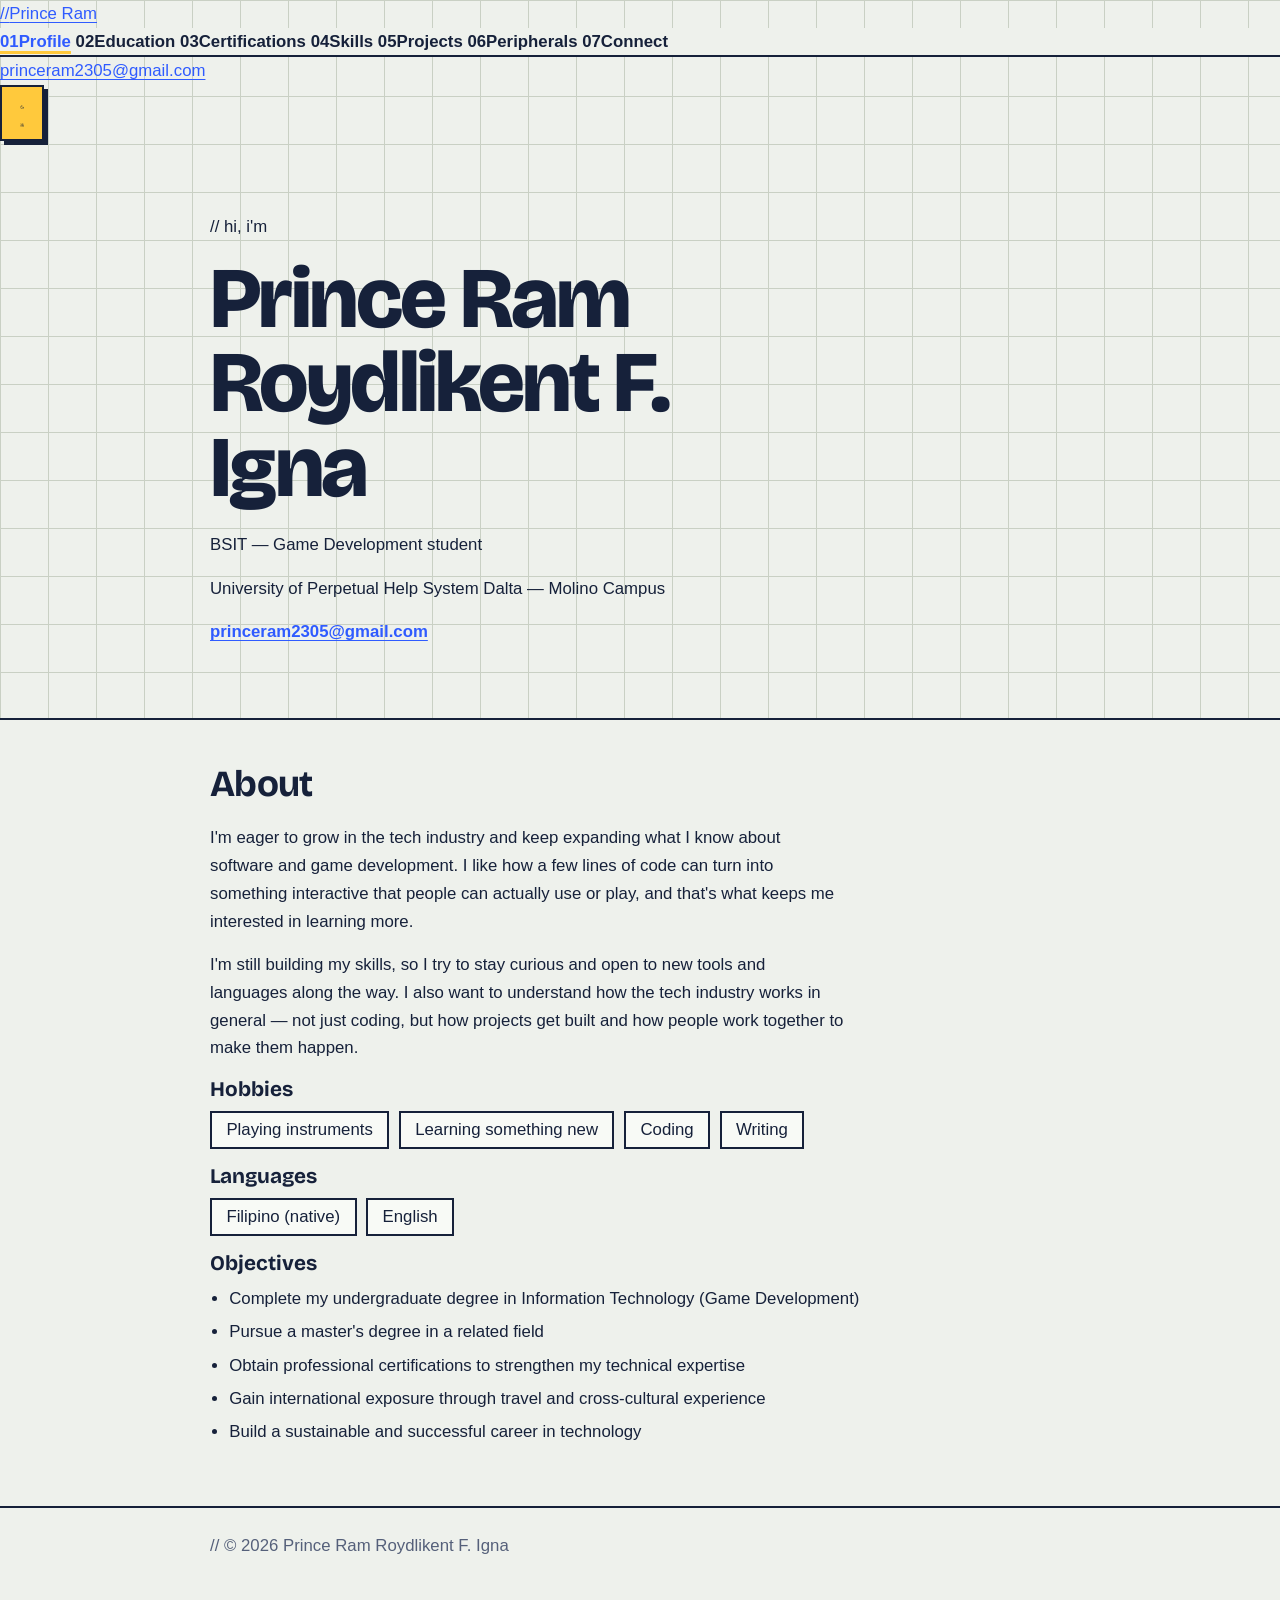
==== index.html @ 71ab1edf "updated index.html" ====
<!DOCTYPE html>
<html lang="en">
    <head>
        <meta charset="UTF-8">
        <meta name="viewport" content="width=device-width, initial-scale=1">
        <title>Prince Ram Igna — Portfolio</title>
        <meta name="author" content="Prince Ram Roydlikent F. Igna">
        <meta name="description" content="BSIT — Game Development student. Software and game dev, networking, and full-stack projects.">

       
        <script>
            (function (){
                try {
                    var stored = localStorage.getItem("porfolio-theme");
                    if (stored === "light" || stored === "dark") {
                        document.documentElement.setAttribute("data-theme", stored);
                    }
                } catch (e) {}
            })();
        </script>

        <link rel="preconnect" href="https://fonts.googleapis.com">
        <link rel="preconnect" href="https://fonts.gstatic.com" crossorigin>
        <link href="https://fonts.googleapis.com/css2?family=Bricolage+Grotesque:opsz,wght@12..96,500;12..96,600;12..96,700;12..96,800&family=Inter:wght@400;500;600;700&family=JetBrains+Mono:wght@400;500&display=swap" rel="stylesheet">
        <link rel="stylesheet" href="css/style.css">
    </head>

    <body>
        <!-- Page Navigation -->
        <aside class="sidebar">
            <div class="sidebar-top">
                <a href="index.html" class="sidebar-brand"><span class="at">//</span>Prince Ram</a>
                <nav class="sidebar-nav" aria-label="Primary">
                    <a href="index.html"><span class="n">01</span>Profile</a>
                    <a href="education.html"><span class="n">02</span>Education</a>
                    <a href="certifications.html"><span class="n">03</span>Certifications</a>
                    <a href="skills.html"><span class="n">04</span>Skills</a>
                    <a href="projects.html"><span class="n">05</span>Projects</a>
                    <a href="peripherals.html"><span class="n">06</span>Peripherals</a>
                    <a href="connect.html"><span class="n">07</span>Connect</a>
                </nav>
            </div>

            <div class="sidebar-bottom">
                <a class="sidebar-email" href="mailto:princeram2305@gmail.com">princeram2305@gmail.com</a>
                <div class="sidebar-kbd">
                <button class="theme-toggle" type="button" aria-label="Switch theme">
                    <svg class="icon-moon" viewBox="0 0 24 24" fill="none" stroke="currentColor" stroke-width="2" stroke-linecap="round" stroke-linejoin="round" aria-hidden="true">
                        <path d="M21 12.79A9 9 0 1 1 11.21 3 7 7 0 0 0 21 12.79z"></path>
                    </svg>
                    
                    <svg class="icon-sun" viewBox="0 0 24 24" fill="none" stroke="currentColor" stroke-width="2" stroke-linecap="round" stroke-linejoin="round" aria-hidden="true">
                        <circle cx="12" cy="12" r="4"></circle>
                        <path d="M12 2v2M12 20v2M4.93 4.93l1.41 1.41M17.66 17.66l1.41 1.41M2 12h2M20 12h2M4.93 19.07l1.41-1.41M17.66 6.34l1.41-1.41"></path>
                    </svg>
                </button>
            </div>
        </nav>

        <!-- Hero -->
        <header>
            <div class="wrap">
                <p class="hello">// hi, i'm</p>
                <h1>Prince Ram Roydlikent F. Igna</h1>
                <p class="meta">BSIT — Game Development student</p>
                <p class="meta">University of Perpetual Help System Dalta — Molino Campus</p>
                <p class="meta mail"><a href="mailto:princeram2305@gmail.com">princeram2305@gmail.com</a></p>
            </div>
        </header>

    <!-- About -->
    <section id="about">
        <div class="wrap">
            <h2>About</h2>
            <p>I'm eager to grow in the tech industry and keep expanding what I know about software and game development. I like how a few lines of code can turn into something interactive that people can actually use or play, and that's what keeps me interested in learning more.</p>

            <p>I'm still building my skills, so I try to stay curious and open to new tools and languages along the way. I also want to understand how the tech industry works in general — not just coding, but how projects get built and how people work together to make them happen.</p>

            <h3>Hobbies</h3>
            <ul class="tags">
                <li>Playing instruments</li>
                <li>Learning something new</li>
                <li>Coding</li>
                <li>Writing</li>
            </ul>

            <h3>Languages</h3>
            <ul class="tags">
                <li>Filipino (native)</li>
                <li>English</li>
            </ul>

            <h3>Objectives</h3>
            <ul>
                <li>Complete my undergraduate degree in Information Technology (Game Development)</li>
                <li>Pursue a master's degree in a related field</li>
                <li>Obtain professional certifications to strengthen my technical expertise</li>
                <li>Gain international exposure through travel and cross-cultural experience</li>
                <li>Build a sustainable and successful career in technology</li>
            </ul>
        </div>
    </section>

        <footer>
        <div class="wrap">
            <p>// © <span id="year">2026</span> Prince Ram Roydlikent F. Igna</p>
        </div>
    </footer>
    
    <script src="js/script.js"></script>

</body>
</html>
---- css/style.css ----
:root {
    --paper: #eef1ec;
    --ink: #16213a;
    --muted: #55607a;
    --line: #c9d0c4;
    --blue: #2f5bff;
    --tile: #ffc93c;
    --card: #f8faf6;
    --display: "Bricolage Grotesque", "Trebuchet MS", sans-serif;
    --body: "Figtree", "Segoe UI", Arial, sans-serif;
}

@media (prefers-color-scheme: dark) {
    :root {
        --paper: #111827;
        --ink: #eef1f8;
        --muted: #a3adc4;
        --line: #2b3550;
        --blue: #7f9bff;
        --card: #182036;
    }
}

* { box-sizing: border-box; }
html { scroll-behavior: smooth; }

body {
    margin: 0;
    font: 400 1.05rem/1.65 var(--body);
    color: var(--ink);
    background-color: var(--paper);
    background-image:
    linear-gradient(var(--line) 1px, transparent 1px),
    linear-gradient(90deg, var(--line) 1px, transparent 1px);
    background-size: 48px 48px;
    background-attachment: fixed;
}

/* Links */
a { color: var(--blue); text-underline-offset: 3px; }
a:focus-visible { outline: 3px solid var(--tile); outline-offset: 3px; }
.wrap { max-width: 900px; margin: 0 auto; padding: 0 1.25rem; }
nav { position: sticky; top: 0; z-index: 5; background: var(--paper); border-bottom: 2px solid var(--ink); }

/* Navigation */
nav .wrap { display: flex; gap: 1.25rem; overflow-x: auto; padding-top: .7rem; padding-bottom: .7rem; }
nav a { color: var(--ink); text-decoration: none; font-weight: 600; white-space: nowrap; }
nav a:hover { color: var(--blue); }

/* Header */
header { padding: 4.5rem 0 3.5rem; }
header .role { display: inline-block; background: var(--tile); color: #16213a; font-weight: 600; padding: .25rem .8rem; border: 2px solid var(--ink); box-shadow: 4px 4px 0 var(--ink); margin: 0 0 1.5rem; }
h1 { font: 800 clamp(2.6rem, 9vw, 5.4rem)/.98 var(--display); letter-spacing: -.03em; margin: 0 0 1.25rem; max-width: 12ch; }
header .school { margin: 0 0 .25rem; color: var(--muted); }
header .mail { font-weight: 600; }

/* Sections */
section { padding: 2.75rem 0; border-top: 2px solid var(--ink); background: var(--paper); }
h2 { font: 700 clamp(1.7rem, 4vw, 2.3rem)/1.1 var(--display); letter-spacing: -.02em; margin: 0 0 1.25rem; }
h3 { font: 700 1.3rem/1.2 var(--display); margin: 0 0 .5rem; }
p { max-width: 68ch; margin: 0 0 1rem; }
ul { padding-left: 1.2rem; margin: 0 0 1rem; }
li { margin-bottom: .35rem; }

/* Tags */
.tags { display: flex; flex-wrap: wrap; gap: .6rem; list-style: none; padding: 0; }
.tags li { border: 2px solid var(--ink); background: var(--card); padding: .2rem .9rem; margin: 0; }

.entry { background: var(--card); border: 2px solid var(--ink); padding: 1.25rem; margin-bottom: 1rem; }
.entry p { margin-bottom: .25rem; }
.entry .when { color: var(--muted); }

.certs li { margin-bottom: .6rem; }
.certs span { color: var(--muted); }

.table-scroll { overflow-x: auto; border: 2px solid var(--ink); background: var(--card); }
table { border-collapse: collapse; width: 100%; min-width: 540px; }
th, td { text-align: left; padding: .7rem 1rem; border-bottom: 1px solid var(--line); vertical-align: top; }
th { width: 34%; font-weight: 600; }
tr:last-child th, tr:last-child td { border-bottom: 0; }

.project { background: var(--card); border: 2px solid var(--ink); border-left: 10px solid var(--blue); padding: 1.5rem; margin-bottom: 1.5rem; }
.project .stack { color: var(--muted); font-size: .95rem; }
.project h4 { margin: 1rem 0 .4rem; font: 700 1rem var(--body); }

footer { border-top: 2px solid var(--ink); padding: 1.5rem 0 2.5rem; background: var(--paper); }
footer p { margin: 0; color: var(--muted); }
@media (prefers-reduced-motion: reduce) { html { scroll-behavior: auto; } }

nav a[aria-current="page"] { color: var(--blue); box-shadow: 0 3px 0 var(--tile); }
header.small { padding: 3rem 0 2rem; }
header.small h1 { font-size: clamp(2rem, 6vw, 3.4rem); max-width: none; margin: 0; }
button { font: 600 1rem var(--body); color: #16213a; background: var(--tile); border: 2px solid var(--ink); box-shadow: 4px 4px 0 var(--ink); padding: .5rem 1.1rem; cursor: pointer; }
button:focus-visible { outline: 3px solid var(--blue); outline-offset: 3px; }
button:active { box-shadow: none; transform: translate(4px, 4px); }
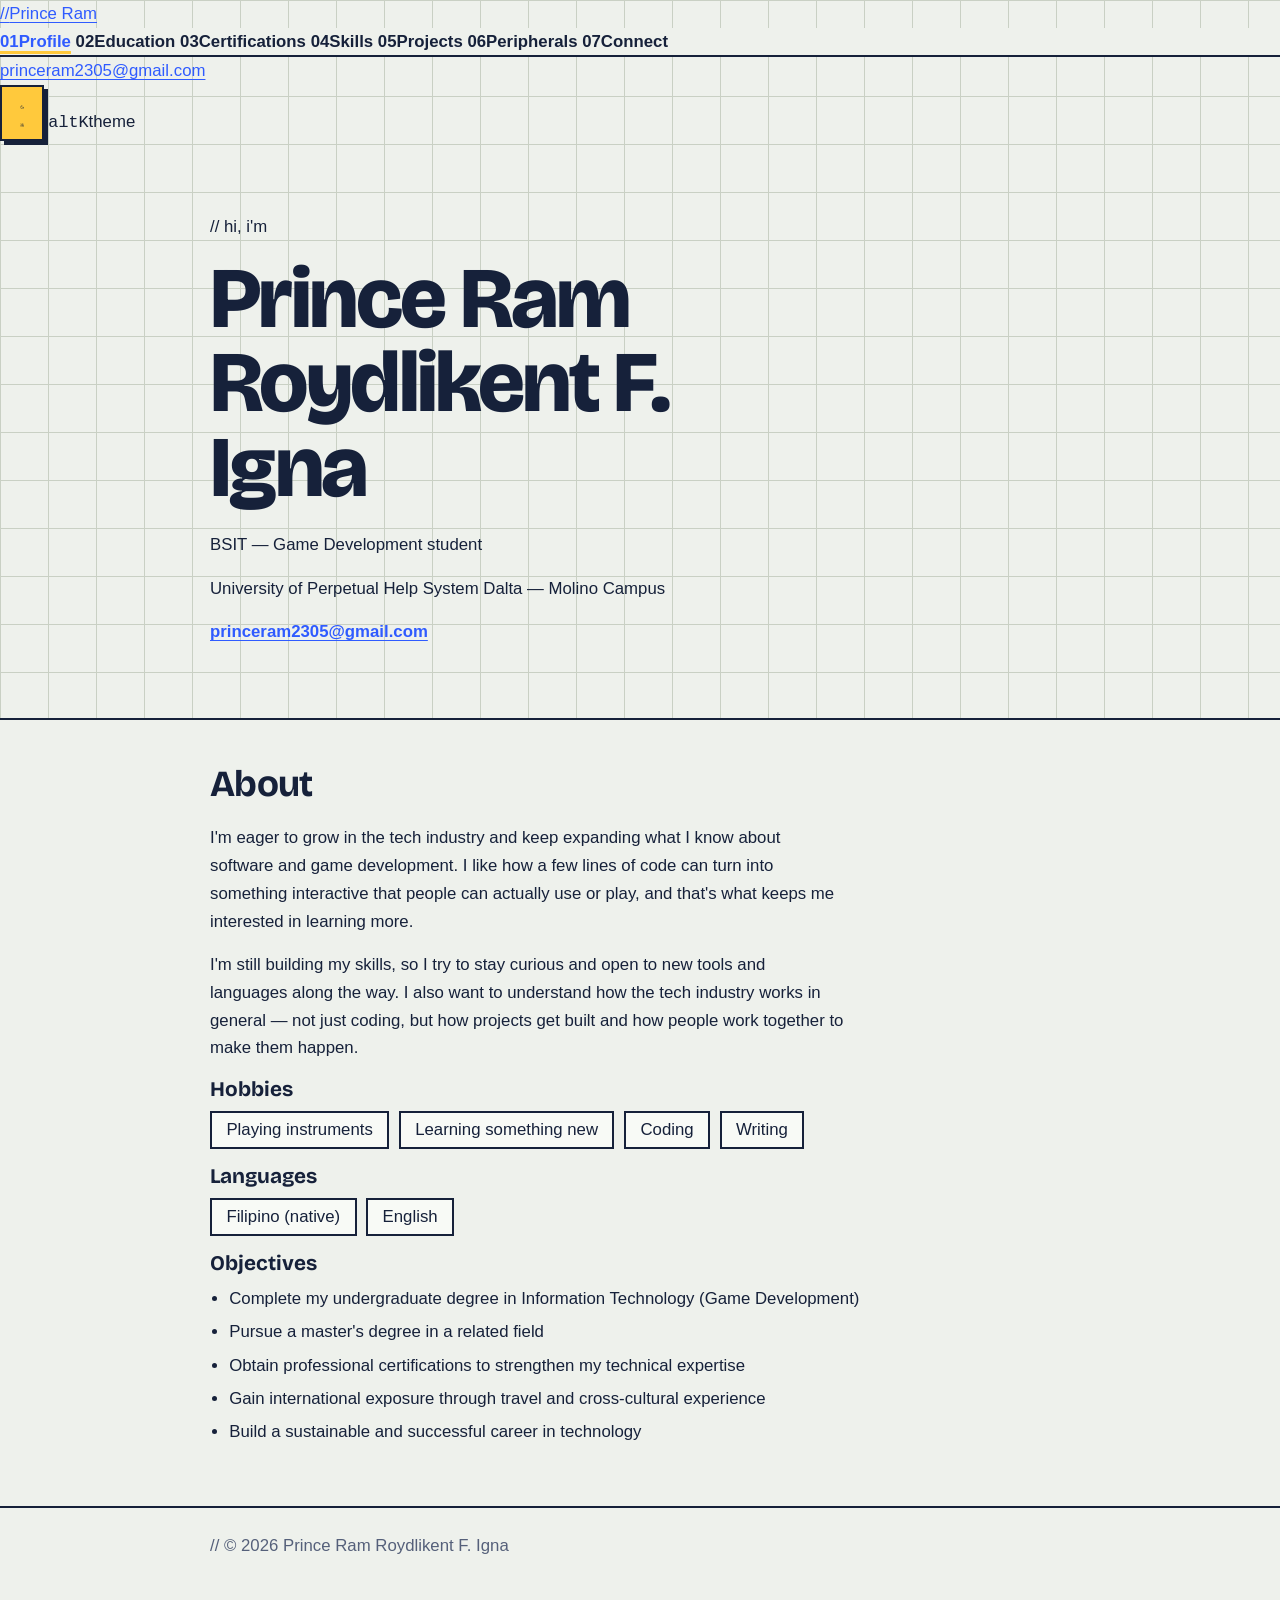
==== commit a004b573: "updated index.html" ====
--- a/index.html
+++ b/index.html
@@ -48,14 +48,16 @@
                     <svg class="icon-moon" viewBox="0 0 24 24" fill="none" stroke="currentColor" stroke-width="2" stroke-linecap="round" stroke-linejoin="round" aria-hidden="true">
                         <path d="M21 12.79A9 9 0 1 1 11.21 3 7 7 0 0 0 21 12.79z"></path>
                     </svg>
-                    
+
                     <svg class="icon-sun" viewBox="0 0 24 24" fill="none" stroke="currentColor" stroke-width="2" stroke-linecap="round" stroke-linejoin="round" aria-hidden="true">
                         <circle cx="12" cy="12" r="4"></circle>
                         <path d="M12 2v2M12 20v2M4.93 4.93l1.41 1.41M17.66 17.66l1.41 1.41M2 12h2M20 12h2M4.93 19.07l1.41-1.41M17.66 6.34l1.41-1.41"></path>
                     </svg>
                 </button>
+                    <kbd>alt</kbd><kbd>K</kbd><span>theme</span>
+                </div>
             </div>
-        </nav>
+        </aside>
 
         <!-- Hero -->
         <header>
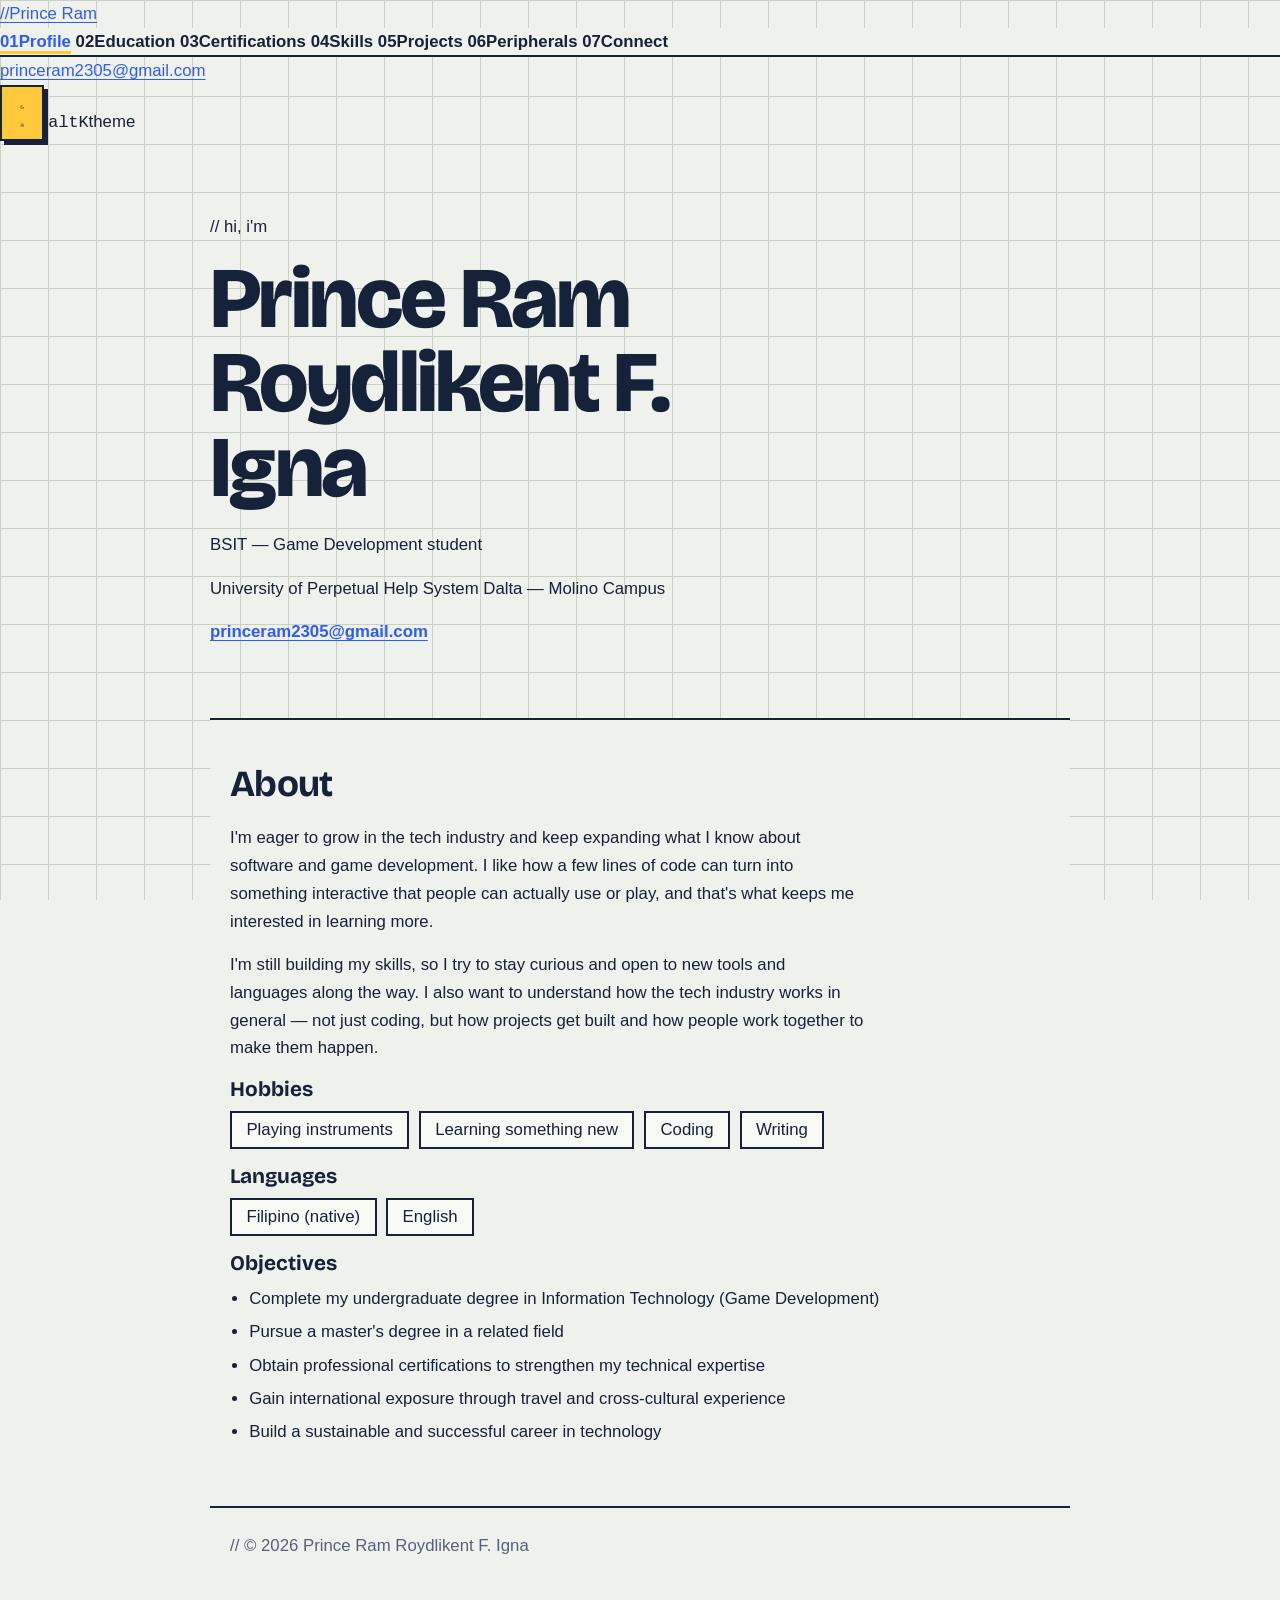
==== commit 9c589879: "updated index.html" ====
--- a/index.html
+++ b/index.html
@@ -59,16 +59,15 @@
             </div>
         </aside>
 
-        <!-- Hero -->
-        <header>
+        <main class="main">
             <div class="wrap">
-                <p class="hello">// hi, i'm</p>
-                <h1>Prince Ram Roydlikent F. Igna</h1>
-                <p class="meta">BSIT — Game Development student</p>
-                <p class="meta">University of Perpetual Help System Dalta — Molino Campus</p>
-                <p class="meta mail"><a href="mailto:princeram2305@gmail.com">princeram2305@gmail.com</a></p>
-            </div>
-        </header>
+                <header>
+                    <p class="hello">// hi, i'm</p>
+                    <h1>Prince Ram Roydlikent F. Igna</h1>
+                    <p class="meta">BSIT — Game Development student</p>
+                    <p class="meta">University of Perpetual Help System Dalta — Molino Campus</p>
+                    <p class="meta mail"><a href="mailto:princeram2305@gmail.com">princeram2305@gmail.com</a></p>
+                </header>
 
     <!-- About -->
     <section id="about">
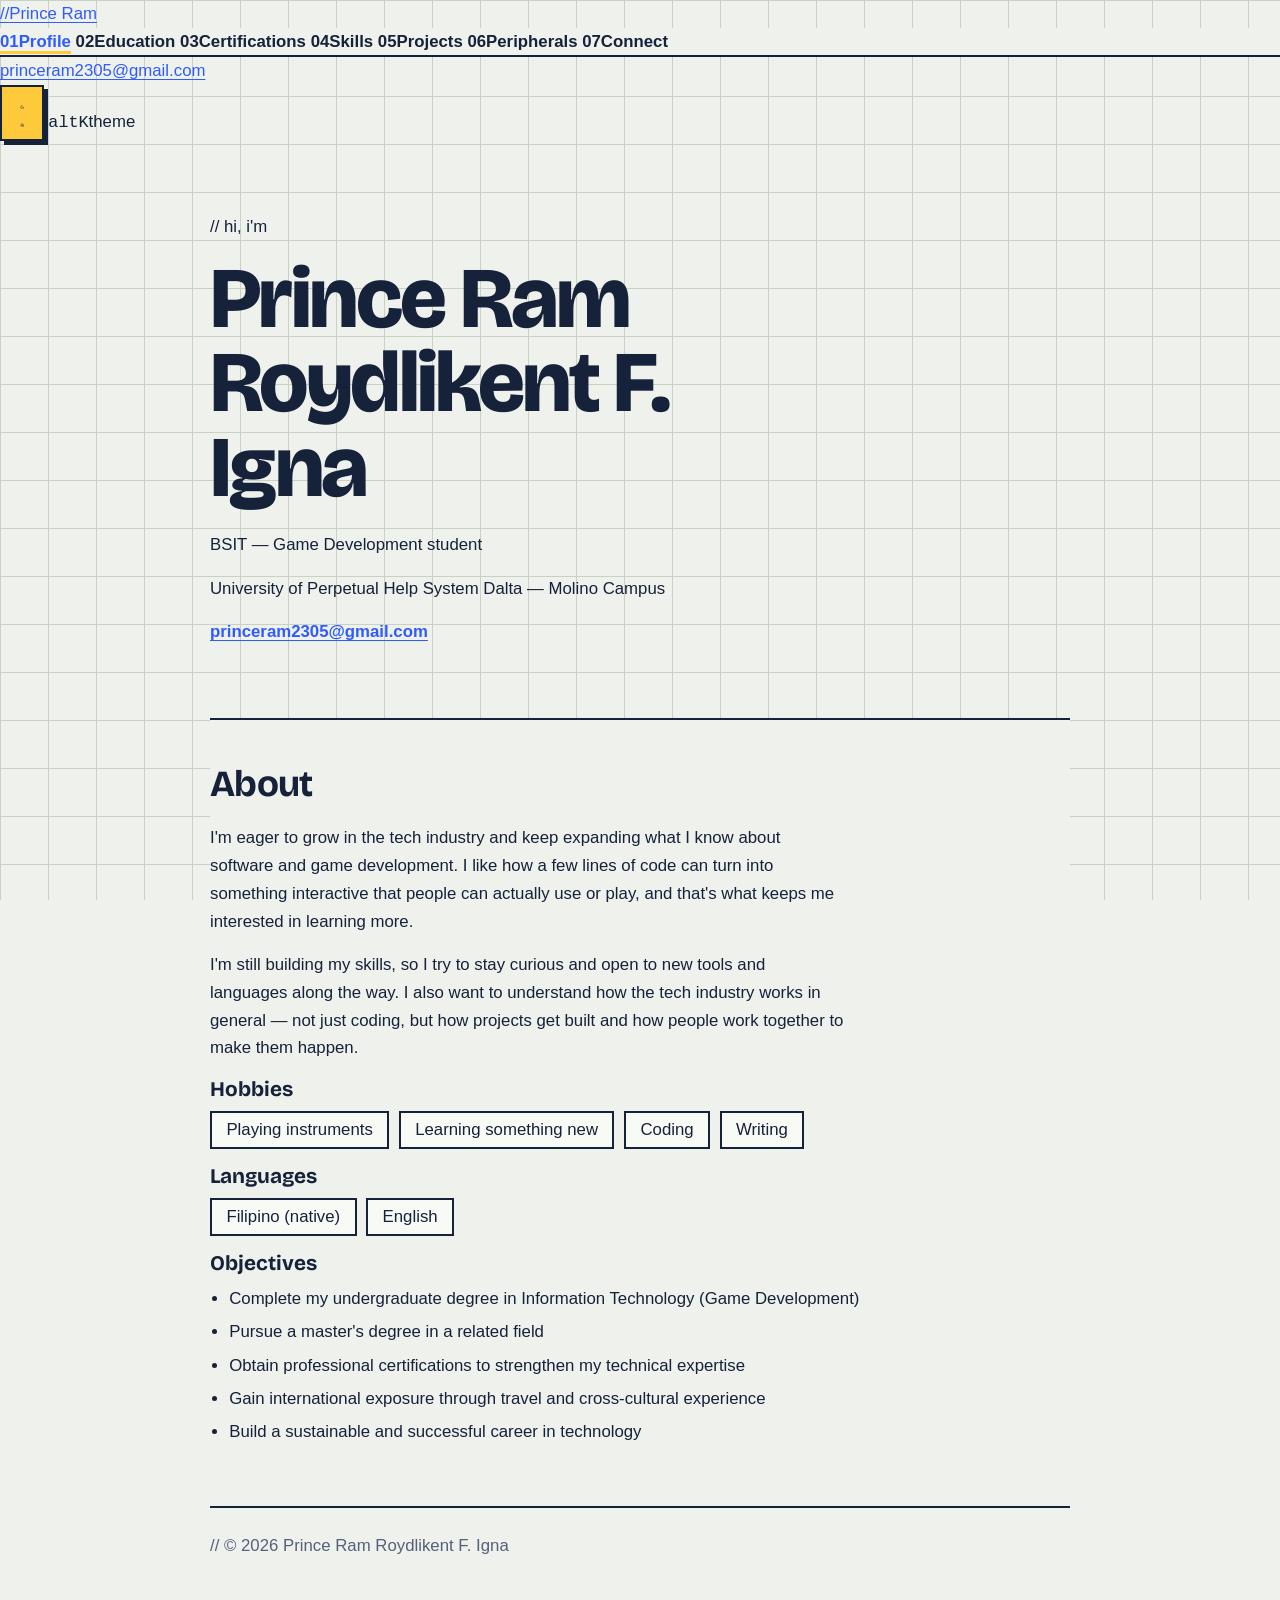
==== commit 09ec6a2a: "done for now index.html" ====
--- a/index.html
+++ b/index.html
@@ -59,6 +59,7 @@
             </div>
         </aside>
 
+        <!-- Main Content -->
         <main class="main">
             <div class="wrap">
                 <header>
@@ -69,44 +70,42 @@
                     <p class="meta mail"><a href="mailto:princeram2305@gmail.com">princeram2305@gmail.com</a></p>
                 </header>
 
-    <!-- About -->
-    <section id="about">
-        <div class="wrap">
-            <h2>About</h2>
-            <p>I'm eager to grow in the tech industry and keep expanding what I know about software and game development. I like how a few lines of code can turn into something interactive that people can actually use or play, and that's what keeps me interested in learning more.</p>
+                <!-- About -->
+                <section id="about">
+                    <h2>About</h2>
+                    <p>I'm eager to grow in the tech industry and keep expanding what I know about software and game development. I like how a few lines of code can turn into something interactive that people can actually use or play, and that's what keeps me interested in learning more.</p>
 
-            <p>I'm still building my skills, so I try to stay curious and open to new tools and languages along the way. I also want to understand how the tech industry works in general — not just coding, but how projects get built and how people work together to make them happen.</p>
+                    <p>I'm still building my skills, so I try to stay curious and open to new tools and languages along the way. I also want to understand how the tech industry works in general — not just coding, but how projects get built and how people work together to make them happen.</p>
 
-            <h3>Hobbies</h3>
-            <ul class="tags">
-                <li>Playing instruments</li>
-                <li>Learning something new</li>
-                <li>Coding</li>
-                <li>Writing</li>
-            </ul>
+                <h3>Hobbies</h3>
+                <ul class="tags">
+                    <li>Playing instruments</li>
+                    <li>Learning something new</li>
+                    <li>Coding</li>
+                    <li>Writing</li>
+                </ul>
 
-            <h3>Languages</h3>
-            <ul class="tags">
-                <li>Filipino (native)</li>
-                <li>English</li>
-            </ul>
+                <h3>Languages</h3>
+                <ul class="tags">
+                    <li>Filipino (native)</li>
+                    <li>English</li>
+                </ul>
 
-            <h3>Objectives</h3>
-            <ul>
-                <li>Complete my undergraduate degree in Information Technology (Game Development)</li>
-                <li>Pursue a master's degree in a related field</li>
-                <li>Obtain professional certifications to strengthen my technical expertise</li>
-                <li>Gain international exposure through travel and cross-cultural experience</li>
-                <li>Build a sustainable and successful career in technology</li>
-            </ul>
+                <h3>Objectives</h3>
+                <ul>
+                    <li>Complete my undergraduate degree in Information Technology (Game Development)</li>
+                    <li>Pursue a master's degree in a related field</li>
+                    <li>Obtain professional certifications to strengthen my technical expertise</li>
+                    <li>Gain international exposure through travel and cross-cultural experience</li>
+                    <li>Build a sustainable and successful career in technology</li>
+                </ul>
+            </section>
+
+            <footer>
+                <p>// © <span id="year">2026</span> Prince Ram Roydlikent F. Igna</p>   
+            </footer>
         </div>
-    </section>
-
-        <footer>
-        <div class="wrap">
-            <p>// © <span id="year">2026</span> Prince Ram Roydlikent F. Igna</p>
-        </div>
-    </footer>
+    </main>
     
     <script src="js/script.js"></script>
 
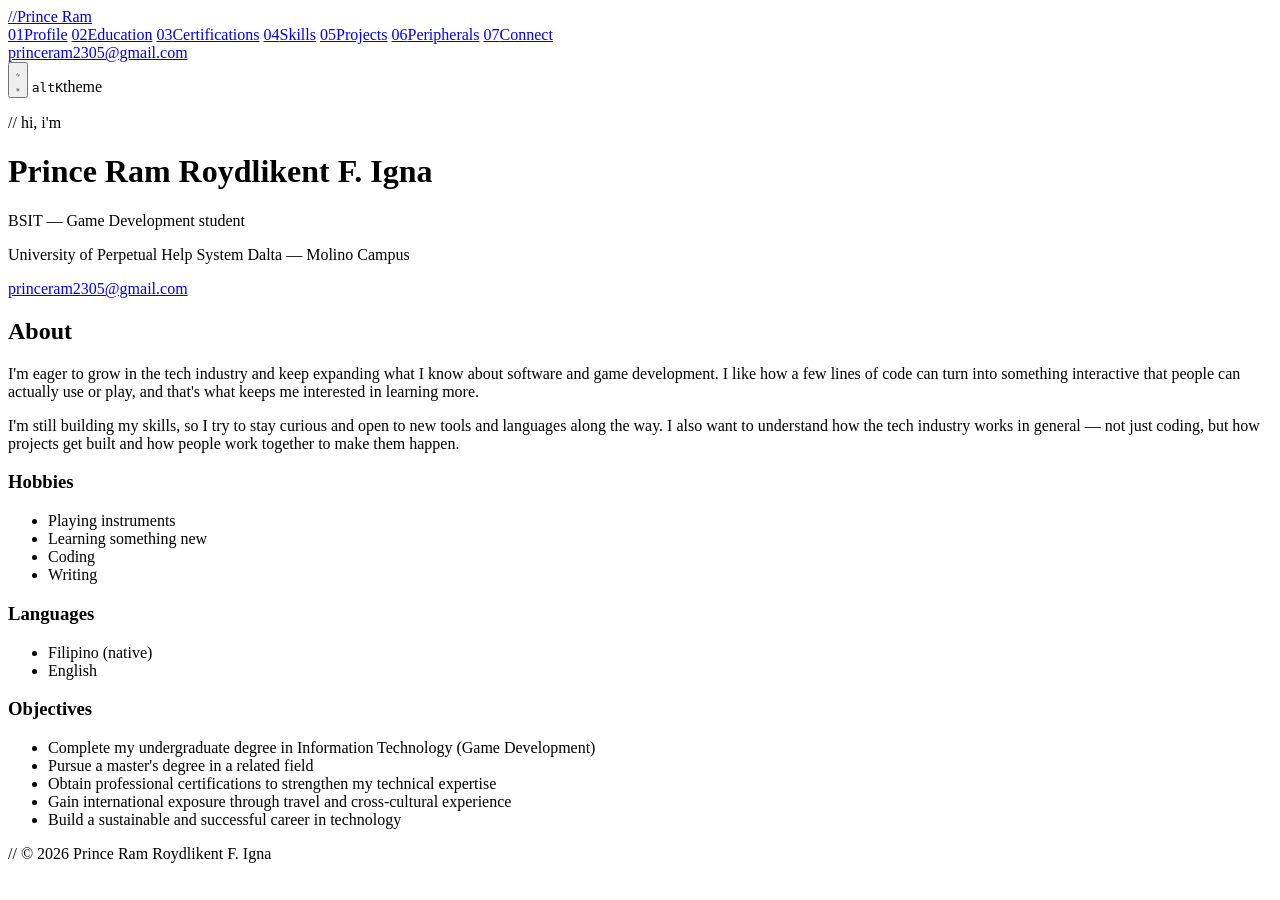
==== commit e74b99b8: "done index.html for now" ====
--- a/index.html
+++ b/index.html
@@ -7,7 +7,6 @@
         <meta name="author" content="Prince Ram Roydlikent F. Igna">
         <meta name="description" content="BSIT — Game Development student. Software and game dev, networking, and full-stack projects.">
 
-       
         <script>
             (function (){
                 try {
--- a/css/style.css
+++ b/css/style.css
@@ -1,101 +1,68 @@
+/* ---------- Theme tokens ---------- */
 :root {
-    --paper: #eef1ec;
-    --ink: #16213a;
-    --muted: #55607a;
-    --line: #c9d0c4;
-    --blue: #2f5bff;
-    --tile: #ffc93c;
-    --card: #f8faf6;
+    /* Light theme (default) */
+    --bg:           #FAFAF6;
+    --bg-elevated:  #FFFFFF;
+    --bg-muted:     #F1F0E8;
+    --text:         #1A1A1A;
+    --text-muted:   #5E5E58;
+    --text-faint:   #A0A098;
+    --border:       #E6E4DA;
+    --border-strong:#CFCDC0;
+    --accent:       #2563EB;
+    --accent-soft:  #DBE4FF;
+    --accent-ink:   #1E40AF;
+    --code-bg:      #EFEEE5;
+
+    /* Typography */
     --display: "Bricolage Grotesque", "Trebuchet MS", sans-serif;
-    --body: "Figtree", "Segoe UI", Arial, sans-serif;
+    --body:    "Inter", "Segoe UI", system-ui, sans-serif;
+    --mono:    "JetBrains Mono", ui-monospace, "SFMono-Regular", Menlo, monospace;
+
+    /* Layout */
+    --sidebar-w: 240px;
+    --radius: 12px;
+    --radius-sm: 5px;
 }
 
-@media (prefers-color-scheme: dark) {
-    :root {
-        --paper: #111827;
-        --ink: #eef1f8;
-        --muted: #a3adc4;
-        --line: #2b3550;
-        --blue: #7f9bff;
-        --card: #182036;
+/* Dark theme */
+:root[data-theme="dark"] {
+    --bg:           #0B0B0C;
+    --bg-elevated:  #151516;
+    --bg-muted:     #1B1B1D;
+    --text:         #F4F4F0;
+    --text-muted:   #9B9BA0;
+    --text-faint:   #5E5E63;
+    --border:       #262628;
+    --border-strong:#38383B;
+    --accent:       #8FB4FF;
+    --accent-soft:  #1B2540;
+    --accent-ink:   #B4C8FF;
+    --code-bg:      #1B1B1D;
+}
+
+/* Dark theme for users with dark mode preference */
+@media (prefers-color-scheme:dark) {
+    :root:not([data-theme="light"]):not([data-theme="dark"]) {
+        --bg:           #0B0B0C;
+        --bg-elevated:  #151516;
+        --bg-muted:     #1B1B1D;
+        --text:         #F4F4F0;
+        --text-muted:   #9B9BA0;
+        --text-faint:   #5E5E63;
+        --border:       #262628;
+        --border-strong:#38383B;
+        --accent:       #8FB4FF;
+        --accent-soft:  #1B2540;
+        --accent-ink:   #B4C8FF;
+        --code-bg:      #1B1B1D;
     }
 }
 
-* { box-sizing: border-box; }
-html { scroll-behavior: smooth; }
+/* ---------- Reset / Base Styles ---------- */
+*, *::before, *::after {box-sizing: border-box;}
 
-body {
-    margin: 0;
-    font: 400 1.05rem/1.65 var(--body);
-    color: var(--ink);
-    background-color: var(--paper);
-    background-image:
-    linear-gradient(var(--line) 1px, transparent 1px),
-    linear-gradient(90deg, var(--line) 1px, transparent 1px);
-    background-size: 48px 48px;
-    background-attachment: fixed;
-}
-
-/* Links */
-a { color: var(--blue); text-underline-offset: 3px; }
-a:focus-visible { outline: 3px solid var(--tile); outline-offset: 3px; }
-.wrap { max-width: 900px; margin: 0 auto; padding: 0 1.25rem; }
-nav { position: sticky; top: 0; z-index: 5; background: var(--paper); border-bottom: 2px solid var(--ink); }
-
-/* Navigation */
-nav .wrap { display: flex; gap: 1.25rem; overflow-x: auto; padding-top: .7rem; padding-bottom: .7rem; }
-nav a { color: var(--ink); text-decoration: none; font-weight: 600; white-space: nowrap; }
-nav a:hover { color: var(--blue); }
-
-/* Header */
-header { padding: 4.5rem 0 3.5rem; }
-header .role { display: inline-block; background: var(--tile); color: #16213a; font-weight: 600; padding: .25rem .8rem; border: 2px solid var(--ink); box-shadow: 4px 4px 0 var(--ink); margin: 0 0 1.5rem; }
-h1 { font: 800 clamp(2.6rem, 9vw, 5.4rem)/.98 var(--display); letter-spacing: -.03em; margin: 0 0 1.25rem; max-width: 12ch; }
-header .school { margin: 0 0 .25rem; color: var(--muted); }
-header .mail { font-weight: 600; }
-
-/* Sections */
-section { padding: 2.75rem 0; border-top: 2px solid var(--ink); background: var(--paper); }
-h2 { font: 700 clamp(1.7rem, 4vw, 2.3rem)/1.1 var(--display); letter-spacing: -.02em; margin: 0 0 1.25rem; }
-h3 { font: 700 1.3rem/1.2 var(--display); margin: 0 0 .5rem; }
-p { max-width: 68ch; margin: 0 0 1rem; }
-ul { padding-left: 1.2rem; margin: 0 0 1rem; }
-li { margin-bottom: .35rem; }
-
-/* Tags */
-.tags { display: flex; flex-wrap: wrap; gap: .6rem; list-style: none; padding: 0; }
-.tags li { border: 2px solid var(--ink); background: var(--card); padding: .2rem .9rem; margin: 0; }
-
-.entry { background: var(--card); border: 2px solid var(--ink); padding: 1.25rem; margin-bottom: 1rem; }
-.entry p { margin-bottom: .25rem; }
-.entry .when { color: var(--muted); }
-
-.certs li { margin-bottom: .6rem; }
-.certs span { color: var(--muted); }
-
-.table-scroll { overflow-x: auto; border: 2px solid var(--ink); background: var(--card); }
-table { border-collapse: collapse; width: 100%; min-width: 540px; }
-th, td { text-align: left; padding: .7rem 1rem; border-bottom: 1px solid var(--line); vertical-align: top; }
-th { width: 34%; font-weight: 600; }
-tr:last-child th, tr:last-child td { border-bottom: 0; }
-
-.project { background: var(--card); border: 2px solid var(--ink); border-left: 10px solid var(--blue); padding: 1.5rem; margin-bottom: 1.5rem; }
-.project .stack { color: var(--muted); font-size: .95rem; }
-.project h4 { margin: 1rem 0 .4rem; font: 700 1rem var(--body); }
-
-footer { border-top: 2px solid var(--ink); padding: 1.5rem 0 2.5rem; background: var(--paper); }
-footer p { margin: 0; color: var(--muted); }
-@media (prefers-reduced-motion: reduce) { html { scroll-behavior: auto; } }
-
-nav a[aria-current="page"] { color: var(--blue); box-shadow: 0 3px 0 var(--tile); }
-header.small { padding: 3rem 0 2rem; }
-header.small h1 { font-size: clamp(2rem, 6vw, 3.4rem); max-width: none; margin: 0; }
-button { font: 600 1rem var(--body); color: #16213a; background: var(--tile); border: 2px solid var(--ink); box-shadow: 4px 4px 0 var(--ink); padding: .5rem 1.1rem; cursor: pointer; }
-button:focus-visible { outline: 3px solid var(--blue); outline-offset: 3px; }
-button:active { box-shadow: none; transform: translate(4px, 4px); }
- 
-
-
-
-
-
+html {
+    scroll-behavior: smooth;
+    -webkit-text-size-adjust: 100%;
+}
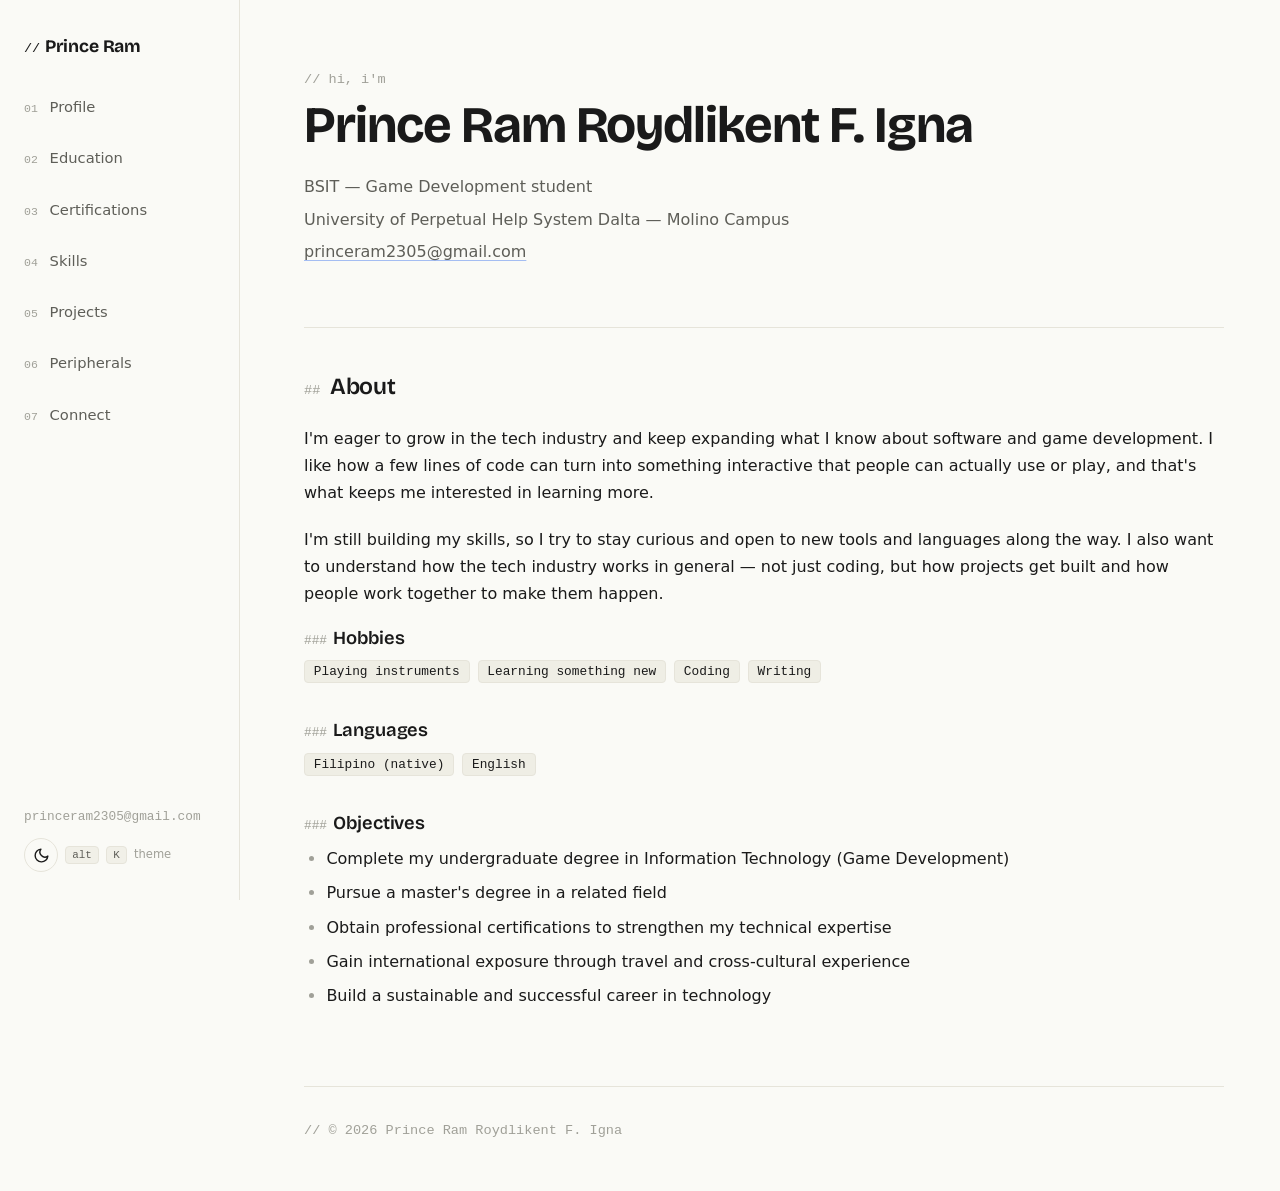
==== commit 872aa831: "updated index.html for now" ====
--- a/index.html
+++ b/index.html
@@ -8,9 +8,9 @@
         <meta name="description" content="BSIT — Game Development student. Software and game dev, networking, and full-stack projects.">
 
         <script>
-            (function (){
+            (function () {
                 try {
-                    var stored = localStorage.getItem("porfolio-theme");
+                    var stored = localStorage.getItem("portfolio-theme");
                     if (stored === "light" || stored === "dark") {
                         document.documentElement.setAttribute("data-theme", stored);
                     }
@@ -31,12 +31,12 @@
                 <a href="index.html" class="sidebar-brand"><span class="at">//</span>Prince Ram</a>
                 <nav class="sidebar-nav" aria-label="Primary">
                     <a href="index.html"><span class="n">01</span>Profile</a>
-                    <a href="education.html"><span class="n">02</span>Education</a>
-                    <a href="certifications.html"><span class="n">03</span>Certifications</a>
-                    <a href="skills.html"><span class="n">04</span>Skills</a>
-                    <a href="projects.html"><span class="n">05</span>Projects</a>
-                    <a href="peripherals.html"><span class="n">06</span>Peripherals</a>
-                    <a href="connect.html"><span class="n">07</span>Connect</a>
+                    <a href="src/education.html"><span class="n">02</span>Education</a>
+                    <a href="src/certifications.html"><span class="n">03</span>Certifications</a>
+                    <a href="src/skills.html"><span class="n">04</span>Skills</a>
+                    <a href="src/projects.html"><span class="n">05</span>Projects</a>
+                    <a href="src/peripherals.html"><span class="n">06</span>Peripherals</a>
+                    <a href="src/connect.html"><span class="n">07</span>Connect</a>
                 </nav>
             </div>
 
@@ -76,37 +76,37 @@
 
                     <p>I'm still building my skills, so I try to stay curious and open to new tools and languages along the way. I also want to understand how the tech industry works in general — not just coding, but how projects get built and how people work together to make them happen.</p>
 
-                <h3>Hobbies</h3>
-                <ul class="tags">
-                    <li>Playing instruments</li>
-                    <li>Learning something new</li>
-                    <li>Coding</li>
-                    <li>Writing</li>
-                </ul>
+                    <h3>Hobbies</h3>
+                    <ul class="tags">
+                        <li>Playing instruments</li>
+                        <li>Learning something new</li>
+                        <li>Coding</li>
+                        <li>Writing</li>
+                    </ul>
 
-                <h3>Languages</h3>
-                <ul class="tags">
-                    <li>Filipino (native)</li>
-                    <li>English</li>
-                </ul>
+                    <h3>Languages</h3>
+                    <ul class="tags">
+                        <li>Filipino (native)</li>
+                        <li>English</li>
+                    </ul>
 
-                <h3>Objectives</h3>
-                <ul>
-                    <li>Complete my undergraduate degree in Information Technology (Game Development)</li>
-                    <li>Pursue a master's degree in a related field</li>
-                    <li>Obtain professional certifications to strengthen my technical expertise</li>
-                    <li>Gain international exposure through travel and cross-cultural experience</li>
-                    <li>Build a sustainable and successful career in technology</li>
-                </ul>
-            </section>
+                    <h3>Objectives</h3>
+                    <ul>
+                        <li>Complete my undergraduate degree in Information Technology (Game Development)</li>
+                        <li>Pursue a master's degree in a related field</li>
+                        <li>Obtain professional certifications to strengthen my technical expertise</li>
+                        <li>Gain international exposure through travel and cross-cultural experience</li>
+                        <li>Build a sustainable and successful career in technology</li>
+                    </ul>
+                </section>
 
-            <footer>
-                <p>// © <span id="year">2026</span> Prince Ram Roydlikent F. Igna</p>   
-            </footer>
-        </div>
-    </main>
-    
-    <script src="js/script.js"></script>
+                <footer>
+                    <p>// &copy; <span id="year">2026</span> Prince Ram Roydlikent F. Igna</p>
+                </footer>
+            </div>
+        </main>
 
-</body>
-</html>
+        <script src="js/script.js"></script>
+
+    </body>
+</html>
--- a/css/style.css
+++ b/css/style.css
@@ -65,4 +65,584 @@
 html {
     scroll-behavior: smooth;
     -webkit-text-size-adjust: 100%;
-}+}
+
+body {
+    margin: 0;
+    font: 400 1rem/1.7 var(--body);
+    color: var(--text);
+    background: var(--bg);
+    -webkit-font-smoothing: antialiased;
+    -moz-osx-font-smoothing: grayscale;
+    transition: background .25s ease, color 0.25s ease;
+}
+
+::selection { background: var(--accent-soft); color: var(--text); }
+
+ /* ---------- Layout ---------- */
+ body {
+    display:flex;
+    min-height: 100vh;
+ }
+
+ /* ---------- Sidebar ---------- */
+ .sidebar {
+    position: sticky;
+    top: 0;
+    height: 100vh;
+    width: var(--sidebar-w);
+    flex-shrink: 0;
+    display: flex;
+    flex-direction: column;
+    justify-content: space-between;
+    padding: 2.25rem 1.5rem 1.75rem;
+    border-right: 1px solid var(--border);
+    background: var(--bg);
+    z-index: 40;
+}
+
+.sidebar-top { display: flex; flex-direction: column; gap: 2rem; }
+
+.sidebar-brand {
+    font: 700 1.1rem var(--display);
+    color: var(--text);
+    text-decoration: none;
+    letter-spacing: -.01em;
+}
+
+.sidebar-brand:hover { color: var(--accent); }
+
+.sidebar-brand .at {
+    font: 500 .85rem var(--mono);
+    color: var (--text-faint);
+    margin-right: .3rem;
+}
+
+.sidebar-nav {
+    display: flex;
+    flex-direction: column;
+    gap: 1rem;
+}
+
+.sidebar-nav a {
+    color: var(--text-muted);
+    text-decoration: none;
+    font-size: .92rem;
+    font-weight: 500;
+    padding: .32rem 0;
+    display: flex;
+    align-items: baseline;  
+    gap: .5rem;
+    transition: color .18s ease;
+}
+
+.sidebar-nav a .n {
+    font: 400 .72rem var(--mono);
+    color: var(--text-faint);
+    min-width: 1.1rem;
+}
+
+.sidebar-nav a:hover { color: var(--text); }
+.sidebar-nav a[aria-current="page"] { color: var(--text); font-weight: 600; }
+.sidebar-nav a[aria-current="page"] .n {color: var(--accent);}
+
+.sidebar-bottom {
+    display: flex;
+    flex-direction: column;
+    gap: .9rem;
+}
+
+.sidebar-email {
+    font: 400 .8rem var(--mono);
+    color: var(--text-faint);
+    text-decoration: none;
+    word-break: break-all;
+    transition: color .18s ease;
+}
+
+.sidebar-email:hover { color: var(--accent); }
+
+.sidebar-kbd {
+    display: flex;
+    align-items: center;
+    gap: .45rem;
+}
+
+.sidebar-kbd kbd {
+    font: 500 .68rem var(--mono);
+    background: var(--bg-muted);
+    border: 1px solid var(--border);
+    border-radius: 4px;
+    padding: .14rem .38rem;
+    color: var(--text-muted);
+}
+
+.sidebar-kbd span {
+    font-size: .72rem;
+    color: var(--text-faint);
+}
+
+/* ---------- Main content ---------- */
+.main {
+    flex: 1;
+    min-width: 0;
+    padding: 0 3rem 0 3.5rem;
+}
+
+.main .wrap {
+    max-width: 920px;
+    margin: 0 auto;
+    padding: 0;
+}
+
+/* ---------- Hero (home) ---------- */
+header {
+    padding: 4.5rem 0 3.5rem;
+}
+
+header .hello {
+    font: 500 .85rem var(--mono);
+    color: var(--text-faint);
+    margin: 0 0 .75rem;
+}
+
+header h1 {
+    font: 700 clamp(2rem, 6vw, 3.2rem)/1.05 var(--display);
+    letter-spacing: -.022em;
+    margin: 0 0 1.25rem;
+    color: var(--text);
+}
+
+header h1::before {content: none;}
+
+header .meta {
+    margin: 0 0 .35rem;
+    color: var(--text-muted);
+    font-size: 1rem;
+}
+
+header .meta a { color: var(--text-muted); }
+header .mail { font-weight: 500; }
+
+/* ---------- Small header for inner pages ---------- */
+header .small { padding: 3.5rem 0 2rem; }
+
+header.small h1 {
+    font-size: clamp(1.7rem, 4.5vw, 2.4rem);
+    margin: 0 0 .6rem;
+}
+
+header.small .meta { margin-top: .4rem; }
+
+/* ---------- Sections ---------- */
+section {
+    padding: 2.75rem 0 3.25rem;
+    border-top: 1px solid var(--border);
+}
+
+/* ---------- Headings ---------- */
+h1, h2, h3, h4 {
+    color: var(--text);
+    font-family: var(--display);
+}
+
+h2 {
+    font: 600 1.45rem/1.25 var(--display);
+    letter-spacing: -.012em;
+    margin: 0 0 1.5rem;
+    display: flex;
+    align-items: baseline;
+    gap: .5rem;
+}
+
+h2::before {
+    content: "##";
+    font: 500 .85rem var(--mono);
+    color: var(--text-faint);
+    letter-spacing: 0;
+    margin-right: .1rem;
+    flex-shrink: 0;
+}
+
+h3 {
+    font: 600 1.15rem/1.3 var(--display);
+    letter-spacing: -.008em;
+    margin: 2.25rem 0 .6rem;
+    display: flex;
+    align-items: baseline;
+    gap: .4rem;
+}
+
+h3:first-of-type { margin-top: .5rem; }
+
+h3::before {
+    content: "###";
+    font: 500 .8rem var(--mono);
+    color: var(--text-faint);
+    letter-spacing: 0;
+    flex-shrink: 0;
+}
+
+h4 {
+    font: 600 .8rem var(--body);
+    text-transform: uppercase;
+    letter-spacing: .07em;
+    color: var(--text-faint);
+    margin: 1.5rem 0 .5rem;
+}
+
+/* ---------- Paragraphs ---------- */
+p {
+    margin: 0 0 1.2rem;
+    color: var(--text);
+}
+
+p.lead, p.muted { color: var(--text-muted); }
+
+/* ---------- Lists ---------- */
+ul, ol {
+    padding-left: 1.4rem;
+    margin: 0 0 1.5rem;
+}
+
+li {
+    margin-bottom: .5rem;
+    color: var(--text);
+    line-height: 1.65;
+}
+
+li::marker { color: var(--text-faint); }
+li strong {color: var(--text);}
+ 
+/* ---------- Links ---------- */
+a {
+    color: var(--accent);
+    text-decoration: underline;
+    text-decoration-color: color-mix(in srgb, var(--accent) 40%, transparent);
+    text-underline-offset: 3px;
+    text-decoration-thickness: 1px;
+    transition: text-decorat
+    ion-color .2s ease, color .2s ease;
+}
+
+a:hover { text-decoration-color: var(--accent); }
+
+a:focus-visible {
+    outline: 2px solid var(--accent);
+    outline-offset: 3px;
+    border-radius: 2px;
+}
+
+/* ---------- Code or Tech Tags ---------- */
+code, kbd, .mono {
+    font-family: var(--mono);
+    font-size: .88rem;
+    background: var(--code-bg);
+    border: 1px solid var(--border);
+    padding: .12rem .4rem;
+    border-radius: 1px solid var(--border);
+    color: var(--text);
+}
+
+/* ---------- Inline tech tags ---------- */
+.tags {
+    display: flex;
+    flex-wrap: wrap;
+    gap: .5rem;
+    list-style: none;
+    padding: 0;
+    margin: .25rem 0 1.5rem;
+}
+
+.tags li {
+    font: 500 .8rem var(--mono);
+    color: var(--text);
+    background: var(--code-bg);
+    border: 1px solid var(--border);
+    padding: .2rem .55rem;
+    border-radius: 4px;
+    margin: 0;
+}
+
+/* ---------- Education  ---------- */
+.entry {
+    margin: 0 0 2rem;
+    padding: 0;
+}
+
+.entry p { margin: 0 0 .3rem; color: var(--text); }
+
+.entry .when {
+    color: var(--text-faint);
+    font-size: .85rem;
+    font-family: var(--mono);
+    margin: 0;
+}
+
+/* ----------Certifications ---------- */
+.certs { list-style: none; padding: 0; margin: 0;}
+
+.certs li {
+    padding: .9rem 0;
+    border-bottom: 1px dashed var(--border);
+    margin: 0;
+    color: var(--text);
+}
+
+.certs li:first-child { border-top: 1px dashed var(--border); }
+.certs li strong { display: block; margin-bottom: 2rem; }
+.certs li span {
+    color: var(--text-faint);
+    font-size: .85rem;
+    font-family: var(--mono);
+}
+
+/* ---------- Projects ---------- */
+.project {
+    margin: 0 0 3rem;
+    padding: 0;
+}
+
+.project:last-child { margin-bottom: 0; }
+.project h3 { margin-top: 0; }
+
+.project .stack {
+    color: var(--text-faint);
+    font-size: .85rem;
+    font-family: var(--mono);
+    margin: .3rem 0 1rem;
+}
+
+.project ul { margin: .5rem 0 1rem; }
+.project ul li { font-size: .95rem; color: var(--text-muted); }
+
+/* ---------- Peripherals ---------- */
+.gear-category {
+    font: 600 .8rem var(--body);
+    text-transform: uppercase;
+    letter-spacing: .09em;
+    color: var(--text-faint);
+    margin: 2.75rem 0 1.25rem;
+    display: flex;
+    align-items: center;
+    gap: .6rem;
+}
+
+.gear-category::before {
+    content: "##";
+    font: 500 .8rem var(--mono);
+    color: var(--text-faint);
+    text-transform: none;
+    letter-spacing: 0;
+}
+
+.gear-category:first-of-type { margin-top: .5rem; }
+
+.gear-grid {
+    display: grid;
+    grid-template-columns: repeat(3, 1fr);
+    gap: 1.75rem 1.5rem;
+    margin: 0 0 1rem;
+    padding: 0;
+    list-style: none;
+}
+
+@media (max-width: 1150px) {
+    .gear-grid { grid-template-columns: repeat(2, 1fr);}
+}
+
+@media (max-width: 620px) {
+    .gear-grid {grid-template-columns: 1fr; }
+}
+
+.gear-card {
+    display: block;
+    text-decoration: none;
+    color: inherit;
+    border-radius: var(--radius);
+}
+
+.gear-card:focus-visible {
+    outline: 2px solid var(--accent);
+    outline-offset: 4px;
+}
+
+.gear-card .gear-img {
+    aspect-ratio: 1 / 1;
+    border-radius: var(--radius);
+    overflow: hidden;
+    background: var(--bg-muted);
+    border: 1px solid var(--border);
+    margin: 0 0 .8rem;
+}
+
+.gear-card .gear-img img {
+    width: 100%;
+    height: 100%;
+    object-fit: contain;
+    background: #fff;
+    display: block;
+    transition: transform .35s ease;
+}
+
+.gear-card:hover .gear-img img { transform: scale(1.045); }
+.gear-card:hover .gear-img { border-color: var(--border-strong);}
+
+.gear-card h3 {
+    font: 600 .95rem/1.35 var(--body);
+    color: var(--text);
+    margin: 0;
+    display: block;
+}
+
+.gear-card h3::before { content: none; }
+.gear-card .gear-spec {
+    font: 400 .85rem/1.5 var(--body);
+    color: var(--text-muted);
+    margin: .2rem 0 0;
+}
+
+/* ---------- Buttons ---------- */
+button.btn {
+    font: 500 .9rem var(--body);
+    color: var(--text);
+    background: var(--bg);
+    border: 1px solid var(--border-strong);
+    padding: .5rem 1rem;
+    border-radius: var(--radius-sm);
+    cursor: pointer;
+    transition: background-color .2s ease, border-color .2s ease, color .2s ease;
+}
+
+button.btn:hover {
+    background: var(--bg-muted);
+    border-color: var(--accent);
+    color: var(--accent);
+}
+
+button.btn:focus-visible {
+    outline: 2px solid var(--accent);
+    outline-offset: 2px;
+}
+
+#copy-status {
+    margin-top: .75rem;
+    font-size: .85rem;
+    color: var(--text-muted);
+    font-family: var(--mono);
+    min-height: 1.2rem;
+}
+
+/* ---------- Footer ---------- */
+footer {
+    border-top: 1px solid var(--border);
+    padding: 2rem 0 3rem;
+}
+
+footer p {
+    margin: 0;
+    color: var(--text-faint);
+    font-size: .85rem;
+    font-family: var(--mono);
+}
+
+/* ---------- Theme toggle ---------- */
+.theme-toggle {
+    display: inline-flex;
+    align-items: center;
+    justify-content: center;
+    width: 34px;
+    height: 34px;
+    padding: 0;
+    background: transparent;
+    border: 1px solid var(--border);
+    border-radius: 50%;
+    cursor: pointer;
+    color: var(--text);
+    transition: background-color .2s ease, border-color .2s ease;
+    flex-shrink: 0;
+}
+
+.theme-toggle:hover {
+    background: var(--bg-muted);
+    border-color: var(--border-strong);
+}
+
+.theme-toggle:focus-visible {
+    outline: 2px solid var(--accent);
+    outline-offset: 2px;
+}
+
+.theme-toggle svg { width: 17px; height: 17px; }
+.theme-toggle .icon-sun  { display: none; }
+.theme-toggle .icon-moon { display: block; }
+
+:root[data-theme="dark"]    .theme-toggle .icon-sun  { display: block; }
+:root[data-theme="dark"]    .theme-toggle .icon-moon { display: none; }
+
+@media (prefers-color-scheme: dark) {
+    :root:not([data-theme="light"]):not([data-theme="dark"]) .theme-toggle .icon-sun  { display: block; }
+    :root:not([data-theme="light"]):not([data-theme="dark"]) .theme-toggle .icon-moon { display: none; }
+}
+
+/* ---------- Motion safety ---------- */
+@media (prefers-reduced-motion: reduce) {
+    html { scroll-behavior: auto; }
+    *, *::before, *::after {
+        transition: none !important;
+        animation: none !important;
+    }
+}
+
+@media (max-width: 900px) {
+    body { flex-direction: column; }
+
+  .sidebar {
+        position: sticky;
+        top: 0;
+        height: auto;
+        width: 100%;
+        flex-direction: row;
+        align-items: center;
+        justify-content: space-between;
+        gap: 1rem;
+        padding: .7rem 1.15rem;
+        border-right: 0;
+        border-bottom: 1px solid var(--border);
+        background: color-mix(in srgb, var(--bg) 88%, transparent);
+        backdrop-filter: saturate(180%) blur(12px);
+        -webkit-backdrop-filter: saturate(180%) blur(12px);
+    }
+
+    .sidebar-top {
+        flex-direction: row;
+        align-items: center;
+        gap: 1.1rem;
+        min-width: 0;
+        flex: 1;
+    }
+
+    .sidebar-brand { margin: 0; flex-shrink: 0; font-size: .95rem; }
+    .sidebar-nav {
+        flex-direction: row;
+        gap: 1rem;
+        overflow-x: auto;
+        scrollbar-width: none;
+        -ms-overflow-style: none;
+    }
+
+    .sidebar-nav::-webkit-scrollbar { display: none; }
+
+    .sidebar-nav a { white-space: nowrap; padding: .2rem 0; }
+    .sidebar-nav a .n { display: none; }
+
+    .sidebar-bottom { flex-direction: row; align-items: center; gap: .6rem; }
+    .sidebar-email { display: none; }
+    .sidebar-kbd { display: none; }
+
+    .main { padding: 0 1.15rem; }
+    header { padding: 3rem 0 2.25rem; }
+    section { padding: 2.25rem 0 2.5rem; }
+    .gear-grid { gap: 1.25rem; }
+}
+
